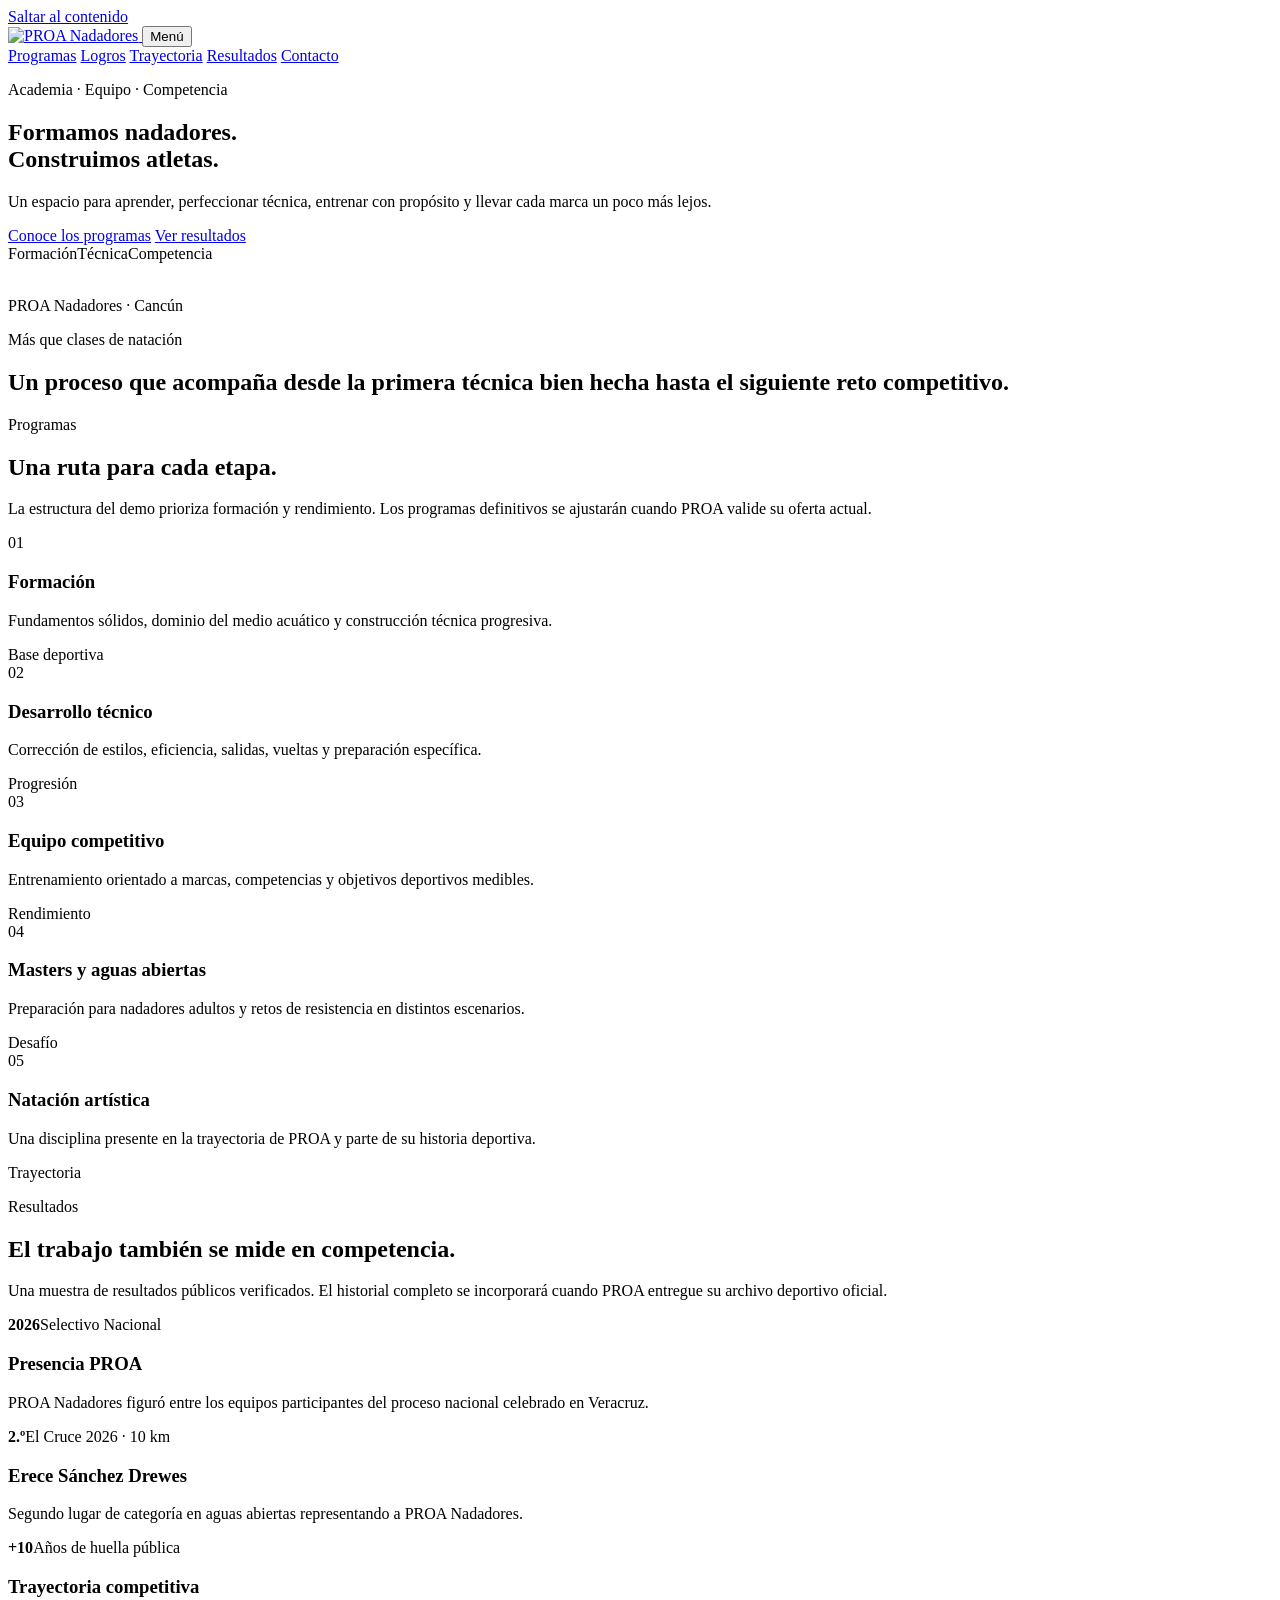
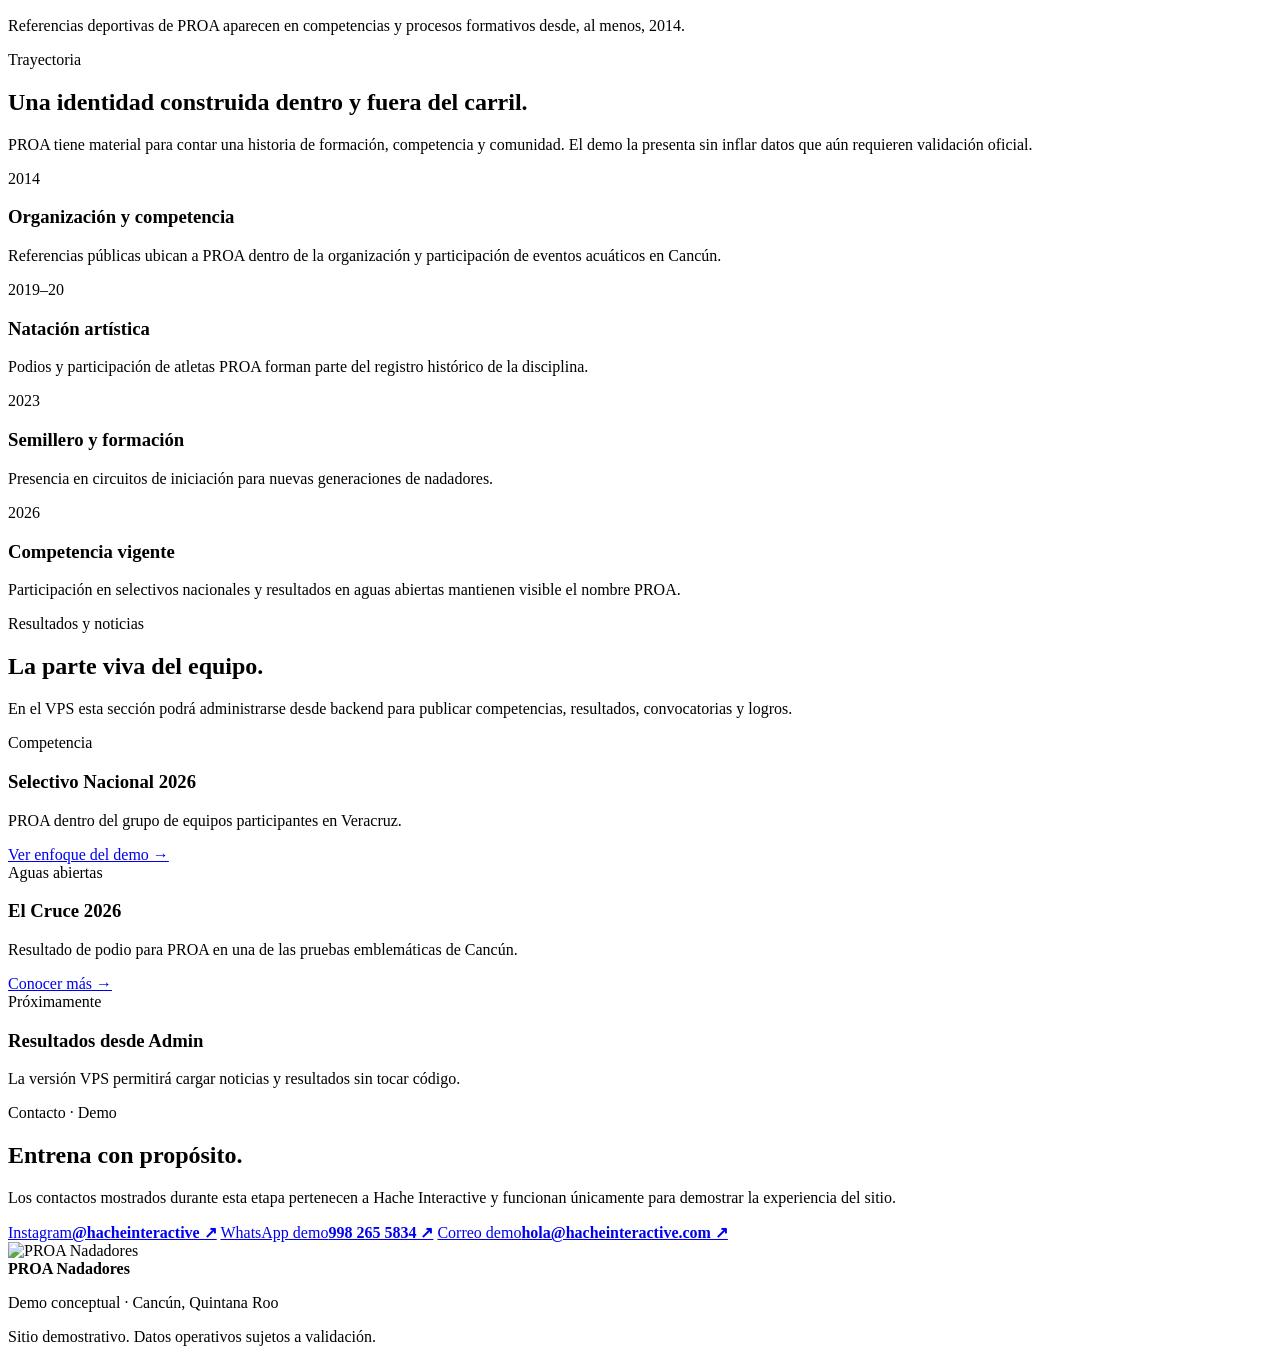
==== site/index.html @ 0b4b5b18 "Build static PROA landing for GitHub Pages" ====
<!doctype html>
<html lang="es-MX">
<head>
  <meta charset="utf-8">
  <meta name="viewport" content="width=device-width,initial-scale=1">
  <title>PROA Nadadores | Formación, equipo y competencia</title>
  <meta name="description" content="Demo de PROA Nadadores: formación acuática, desarrollo técnico, competencia y comunidad deportiva en Cancún.">
  <meta name="robots" content="noindex,nofollow,noarchive">
  <meta name="theme-color" content="#06192d">
  <link rel="stylesheet" href="assets/site.css">
</head>
<body>
  <a class="skip" href="#contenido">Saltar al contenido</a>

  <header class="topbar" id="inicio">
    <div class="shell nav-wrap">
      <a class="brand" href="#inicio" aria-label="PROA Nadadores, inicio">
        <img src="assets/PROA-logo.webp" alt="PROA Nadadores">
      </a>
      <button class="menu-btn" type="button" aria-expanded="false" aria-controls="menu">Menú</button>
      <nav id="menu" class="menu" aria-label="Navegación principal">
        <a href="#programas">Programas</a>
        <a href="#logros">Logros</a>
        <a href="#historia">Trayectoria</a>
        <a href="#noticias">Resultados</a>
        <a href="#contacto" class="nav-cta">Contacto</a>
      </nav>
    </div>
  </header>

  <main id="contenido">
    <section class="hero">
      <div class="lane lane-a"></div><div class="lane lane-b"></div><div class="lane lane-c"></div>
      <div class="shell hero-grid">
        <div class="hero-copy reveal">
          <p class="eyebrow">Academia · Equipo · Competencia</p>
          <h1>Formamos nadadores.<br><span>Construimos atletas.</span></h1>
          <p class="hero-lead">Un espacio para aprender, perfeccionar técnica, entrenar con propósito y llevar cada marca un poco más lejos.</p>
          <div class="hero-actions">
            <a class="btn btn-primary" href="#programas">Conoce los programas</a>
            <a class="btn btn-ghost" href="#logros">Ver resultados</a>
          </div>
          <div class="hero-meta" aria-label="Enfoques de PROA">
            <span>Formación</span><span>Técnica</span><span>Competencia</span>
          </div>
        </div>
        <div class="hero-mark reveal">
          <div class="logo-stage">
            <div class="ring ring-one"></div><div class="ring ring-two"></div>
            <img src="assets/PROA-logo.webp" alt="" aria-hidden="true">
          </div>
          <p>PROA Nadadores · Cancún</p>
        </div>
      </div>
    </section>

    <section class="statement section-dark">
      <div class="shell statement-grid">
        <p class="eyebrow reveal">Más que clases de natación</p>
        <h2 class="reveal">Un proceso que acompaña desde la primera técnica bien hecha hasta el siguiente reto competitivo.</h2>
      </div>
    </section>

    <section class="section" id="programas">
      <div class="shell">
        <div class="section-head reveal">
          <div><p class="eyebrow">Programas</p><h2>Una ruta para cada etapa.</h2></div>
          <p>La estructura del demo prioriza formación y rendimiento. Los programas definitivos se ajustarán cuando PROA valide su oferta actual.</p>
        </div>
        <div class="program-grid">
          <article class="program-card feature reveal"><span class="num">01</span><h3>Formación</h3><p>Fundamentos sólidos, dominio del medio acuático y construcción técnica progresiva.</p><span class="tag">Base deportiva</span></article>
          <article class="program-card reveal"><span class="num">02</span><h3>Desarrollo técnico</h3><p>Corrección de estilos, eficiencia, salidas, vueltas y preparación específica.</p><span class="tag">Progresión</span></article>
          <article class="program-card reveal"><span class="num">03</span><h3>Equipo competitivo</h3><p>Entrenamiento orientado a marcas, competencias y objetivos deportivos medibles.</p><span class="tag">Rendimiento</span></article>
          <article class="program-card reveal"><span class="num">04</span><h3>Masters y aguas abiertas</h3><p>Preparación para nadadores adultos y retos de resistencia en distintos escenarios.</p><span class="tag">Desafío</span></article>
          <article class="program-card secondary reveal"><span class="num">05</span><h3>Natación artística</h3><p>Una disciplina presente en la trayectoria de PROA y parte de su historia deportiva.</p><span class="tag">Trayectoria</span></article>
        </div>
      </div>
    </section>

    <section class="section results" id="logros">
      <div class="shell">
        <div class="section-head light reveal">
          <div><p class="eyebrow">Resultados</p><h2>El trabajo también se mide en competencia.</h2></div>
          <p>Una muestra de resultados públicos verificados. El historial completo se incorporará cuando PROA entregue su archivo deportivo oficial.</p>
        </div>
        <div class="result-grid">
          <article class="result-card reveal"><strong>2026</strong><span>Selectivo Nacional</span><h3>Presencia PROA</h3><p>PROA Nadadores figuró entre los equipos participantes del proceso nacional celebrado en Veracruz.</p></article>
          <article class="result-card standout reveal"><strong>2.º</strong><span>El Cruce 2026 · 10 km</span><h3>Erece Sánchez Drewes</h3><p>Segundo lugar de categoría en aguas abiertas representando a PROA Nadadores.</p></article>
          <article class="result-card reveal"><strong>+10</strong><span>Años de huella pública</span><h3>Trayectoria competitiva</h3><p>Referencias deportivas de PROA aparecen en competencias y procesos formativos desde, al menos, 2014.</p></article>
        </div>
      </div>
    </section>

    <section class="section history" id="historia">
      <div class="shell history-grid">
        <div class="sticky-copy reveal">
          <p class="eyebrow">Trayectoria</p>
          <h2>Una identidad construida dentro y fuera del carril.</h2>
          <p>PROA tiene material para contar una historia de formación, competencia y comunidad. El demo la presenta sin inflar datos que aún requieren validación oficial.</p>
        </div>
        <div class="timeline">
          <article class="time-item reveal"><span>2014</span><div><h3>Organización y competencia</h3><p>Referencias públicas ubican a PROA dentro de la organización y participación de eventos acuáticos en Cancún.</p></div></article>
          <article class="time-item reveal"><span>2019–20</span><div><h3>Natación artística</h3><p>Podios y participación de atletas PROA forman parte del registro histórico de la disciplina.</p></div></article>
          <article class="time-item reveal"><span>2023</span><div><h3>Semillero y formación</h3><p>Presencia en circuitos de iniciación para nuevas generaciones de nadadores.</p></div></article>
          <article class="time-item reveal"><span>2026</span><div><h3>Competencia vigente</h3><p>Participación en selectivos nacionales y resultados en aguas abiertas mantienen visible el nombre PROA.</p></div></article>
        </div>
      </div>
    </section>

    <section class="section news" id="noticias">
      <div class="shell">
        <div class="section-head reveal"><div><p class="eyebrow">Resultados y noticias</p><h2>La parte viva del equipo.</h2></div><p>En el VPS esta sección podrá administrarse desde backend para publicar competencias, resultados, convocatorias y logros.</p></div>
        <div class="news-grid">
          <article class="news-card reveal"><span>Competencia</span><h3>Selectivo Nacional 2026</h3><p>PROA dentro del grupo de equipos participantes en Veracruz.</p><a href="#contacto">Ver enfoque del demo →</a></article>
          <article class="news-card reveal"><span>Aguas abiertas</span><h3>El Cruce 2026</h3><p>Resultado de podio para PROA en una de las pruebas emblemáticas de Cancún.</p><a href="#contacto">Conocer más →</a></article>
          <article class="news-card muted reveal"><span>Próximamente</span><h3>Resultados desde Admin</h3><p>La versión VPS permitirá cargar noticias y resultados sin tocar código.</p></article>
        </div>
      </div>
    </section>

    <section class="section contact" id="contacto">
      <div class="shell contact-grid">
        <div class="reveal"><p class="eyebrow">Contacto · Demo</p><h2>Entrena con propósito.</h2><p>Los contactos mostrados durante esta etapa pertenecen a Hache Interactive y funcionan únicamente para demostrar la experiencia del sitio.</p></div>
        <div class="contact-panel reveal">
          <a href="https://www.instagram.com/hacheinteractive/" target="_blank" rel="noopener noreferrer"><span>Instagram</span><strong>@hacheinteractive ↗</strong></a>
          <a href="https://wa.me/529982655834" target="_blank" rel="noopener noreferrer"><span>WhatsApp demo</span><strong>998 265 5834 ↗</strong></a>
          <a href="mailto:hola@hacheinteractive.com"><span>Correo demo</span><strong>hola@hacheinteractive.com ↗</strong></a>
        </div>
      </div>
    </section>
  </main>

  <footer class="footer">
    <div class="shell footer-grid">
      <img src="assets/PROA-logo.webp" alt="PROA Nadadores">
      <div><strong>PROA Nadadores</strong><p>Demo conceptual · Cancún, Quintana Roo</p></div>
      <p class="demo-note">Sitio demostrativo. Datos operativos sujetos a validación.</p>
    </div>
  </footer>

  <script src="assets/site.js" defer></script>
</body>
</html>
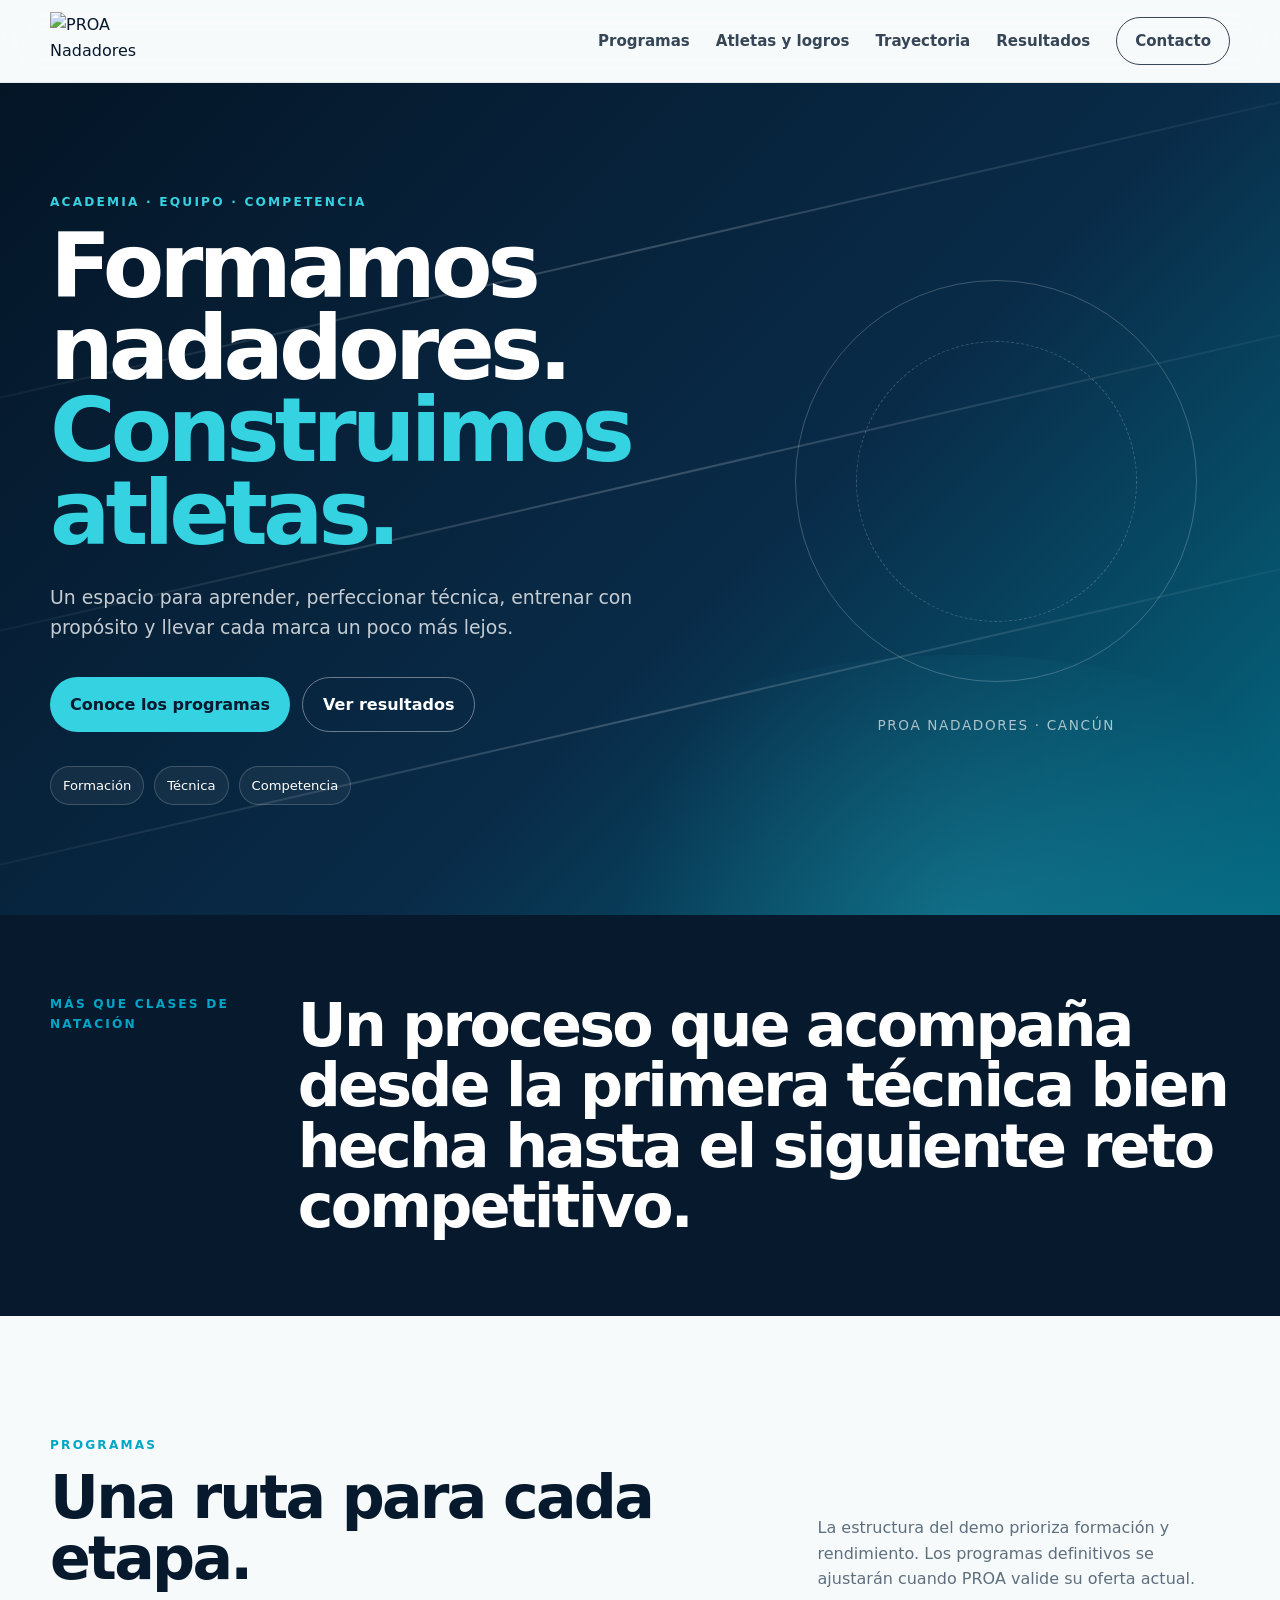
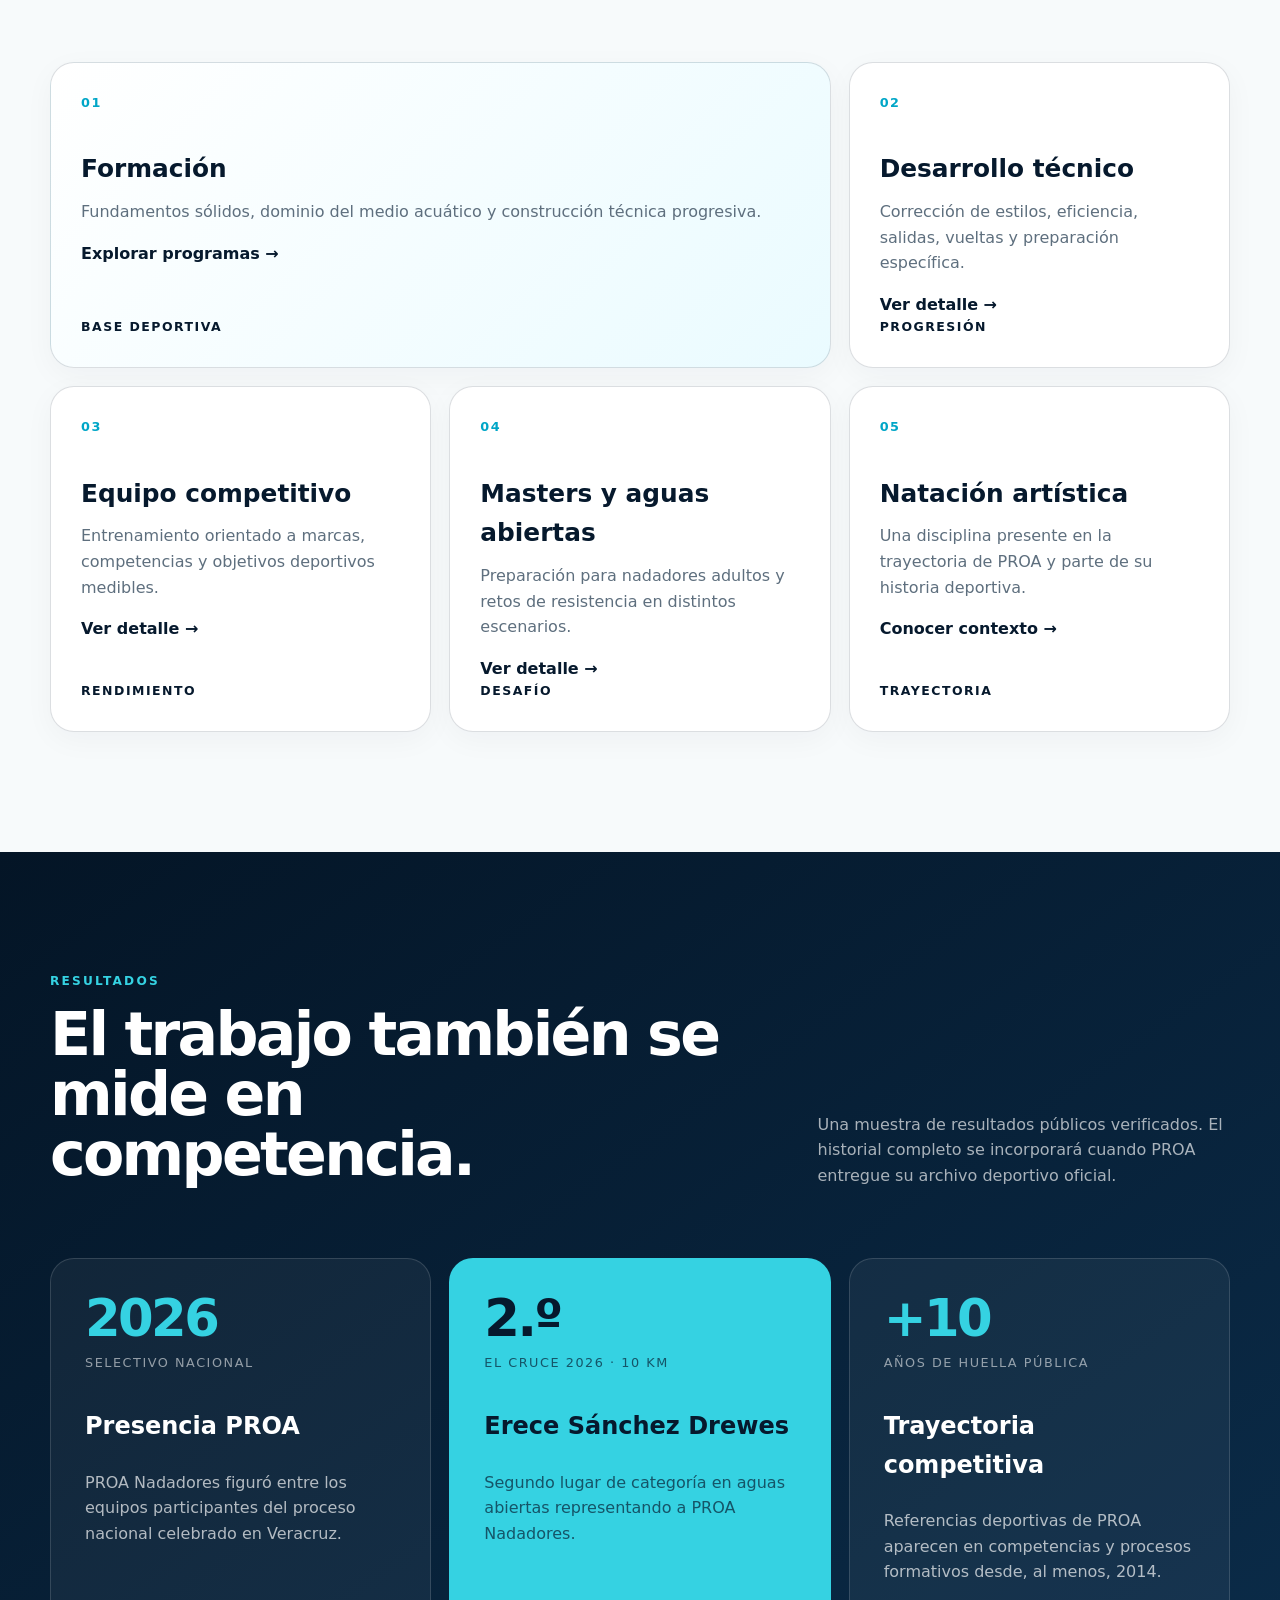
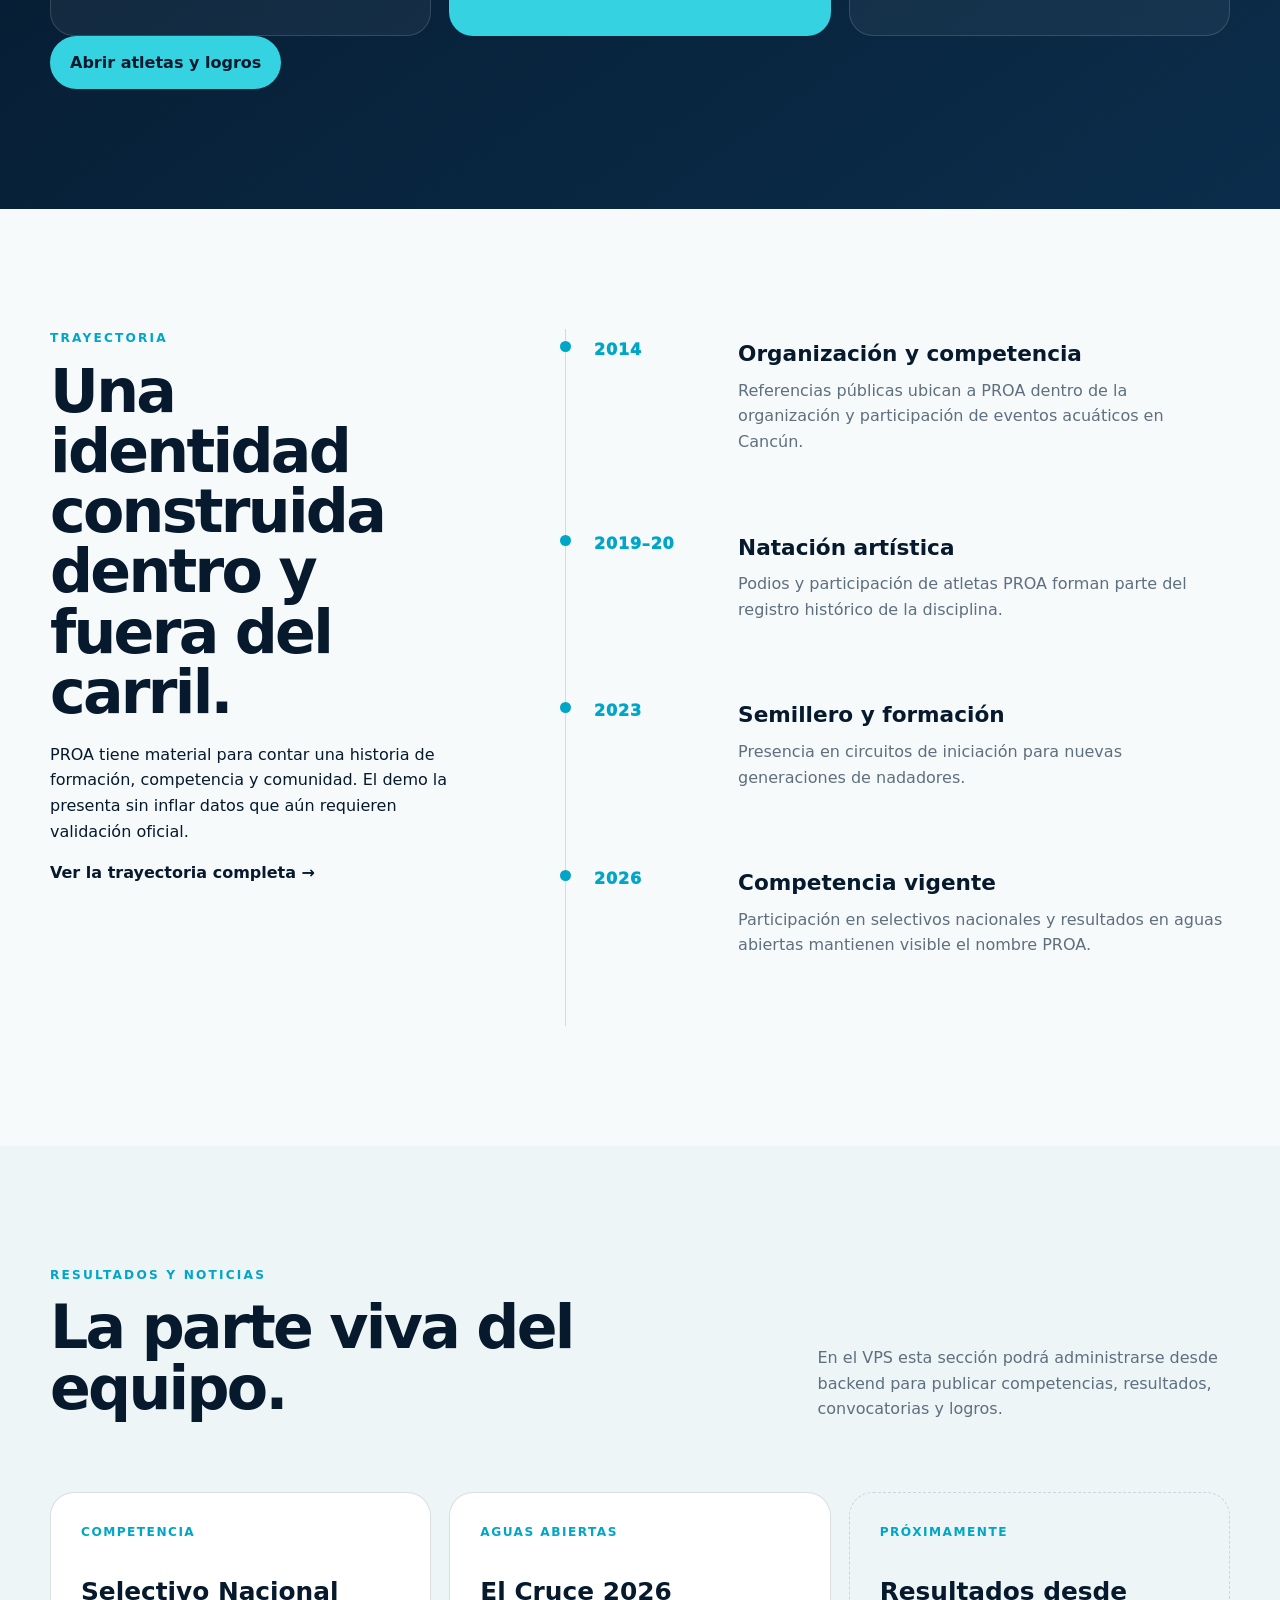
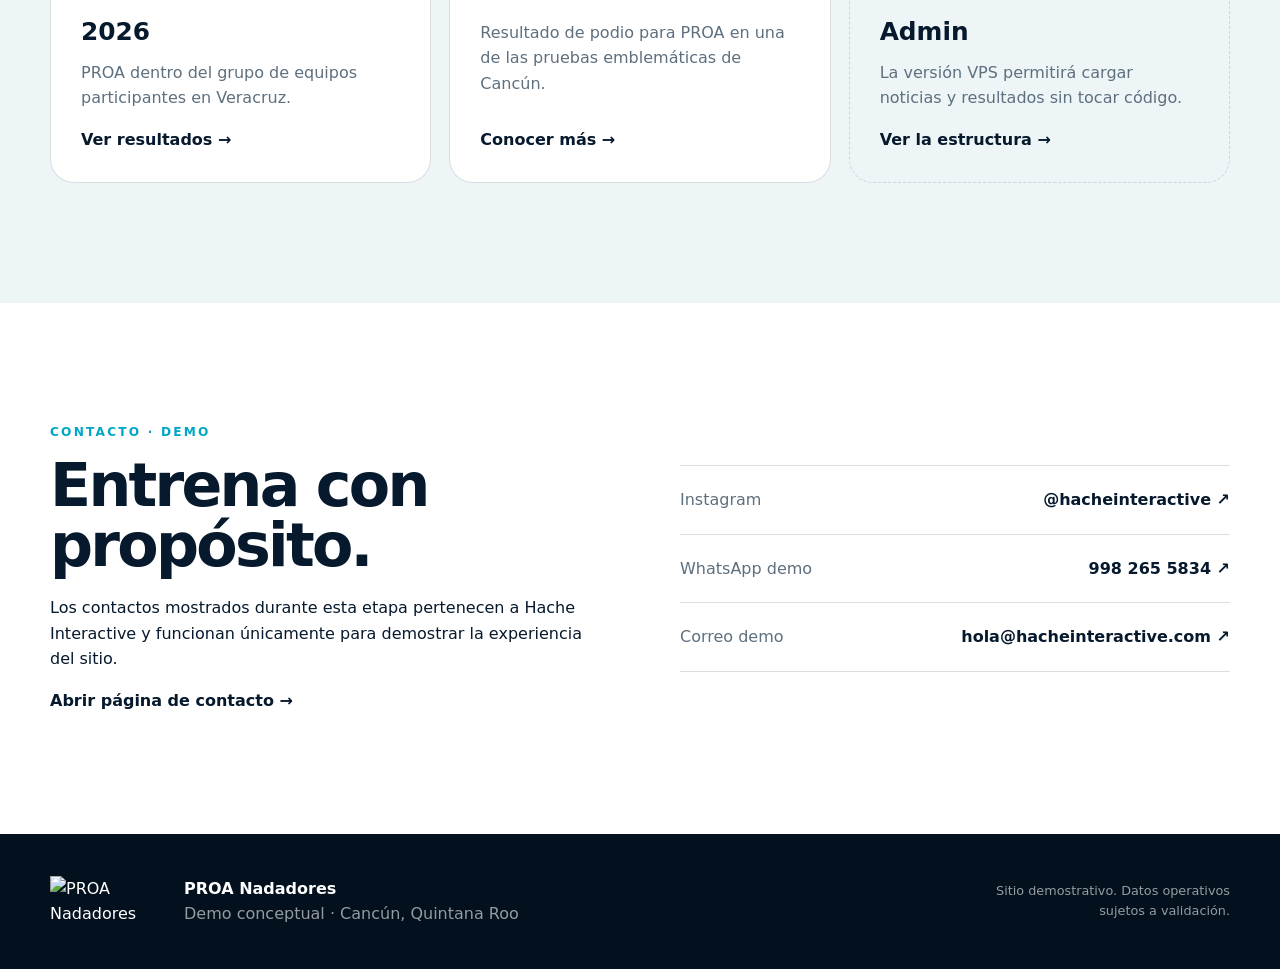
==== commit 523f58a0: "Connect PROA landing to full public pages" ====
--- a/site/index.html
+++ b/site/index.html
@@ -14,16 +14,16 @@
 
   <header class="topbar" id="inicio">
     <div class="shell nav-wrap">
-      <a class="brand" href="#inicio" aria-label="PROA Nadadores, inicio">
+      <a class="brand" href="index.html" aria-label="PROA Nadadores, inicio">
         <img src="assets/PROA-logo.webp" alt="PROA Nadadores">
       </a>
       <button class="menu-btn" type="button" aria-expanded="false" aria-controls="menu">Menú</button>
       <nav id="menu" class="menu" aria-label="Navegación principal">
-        <a href="#programas">Programas</a>
-        <a href="#logros">Logros</a>
-        <a href="#historia">Trayectoria</a>
-        <a href="#noticias">Resultados</a>
-        <a href="#contacto" class="nav-cta">Contacto</a>
+        <a href="programas.html">Programas</a>
+        <a href="atletas-logros.html">Atletas y logros</a>
+        <a href="historia.html">Trayectoria</a>
+        <a href="noticias.html">Resultados</a>
+        <a href="contacto.html" class="nav-cta">Contacto</a>
       </nav>
     </div>
   </header>
@@ -37,8 +37,8 @@
           <h1>Formamos nadadores.<br><span>Construimos atletas.</span></h1>
           <p class="hero-lead">Un espacio para aprender, perfeccionar técnica, entrenar con propósito y llevar cada marca un poco más lejos.</p>
           <div class="hero-actions">
-            <a class="btn btn-primary" href="#programas">Conoce los programas</a>
-            <a class="btn btn-ghost" href="#logros">Ver resultados</a>
+            <a class="btn btn-primary" href="programas.html">Conoce los programas</a>
+            <a class="btn btn-ghost" href="atletas-logros.html">Ver resultados</a>
           </div>
           <div class="hero-meta" aria-label="Enfoques de PROA">
             <span>Formación</span><span>Técnica</span><span>Competencia</span>
@@ -68,11 +68,11 @@
           <p>La estructura del demo prioriza formación y rendimiento. Los programas definitivos se ajustarán cuando PROA valide su oferta actual.</p>
         </div>
         <div class="program-grid">
-          <article class="program-card feature reveal"><span class="num">01</span><h3>Formación</h3><p>Fundamentos sólidos, dominio del medio acuático y construcción técnica progresiva.</p><span class="tag">Base deportiva</span></article>
-          <article class="program-card reveal"><span class="num">02</span><h3>Desarrollo técnico</h3><p>Corrección de estilos, eficiencia, salidas, vueltas y preparación específica.</p><span class="tag">Progresión</span></article>
-          <article class="program-card reveal"><span class="num">03</span><h3>Equipo competitivo</h3><p>Entrenamiento orientado a marcas, competencias y objetivos deportivos medibles.</p><span class="tag">Rendimiento</span></article>
-          <article class="program-card reveal"><span class="num">04</span><h3>Masters y aguas abiertas</h3><p>Preparación para nadadores adultos y retos de resistencia en distintos escenarios.</p><span class="tag">Desafío</span></article>
-          <article class="program-card secondary reveal"><span class="num">05</span><h3>Natación artística</h3><p>Una disciplina presente en la trayectoria de PROA y parte de su historia deportiva.</p><span class="tag">Trayectoria</span></article>
+          <article class="program-card feature reveal"><span class="num">01</span><h3>Formación</h3><p>Fundamentos sólidos, dominio del medio acuático y construcción técnica progresiva.</p><a class="text-link" href="programas.html">Explorar programas →</a><span class="tag">Base deportiva</span></article>
+          <article class="program-card reveal"><span class="num">02</span><h3>Desarrollo técnico</h3><p>Corrección de estilos, eficiencia, salidas, vueltas y preparación específica.</p><a class="text-link" href="programas.html">Ver detalle →</a><span class="tag">Progresión</span></article>
+          <article class="program-card reveal"><span class="num">03</span><h3>Equipo competitivo</h3><p>Entrenamiento orientado a marcas, competencias y objetivos deportivos medibles.</p><a class="text-link" href="programas.html">Ver detalle →</a><span class="tag">Rendimiento</span></article>
+          <article class="program-card reveal"><span class="num">04</span><h3>Masters y aguas abiertas</h3><p>Preparación para nadadores adultos y retos de resistencia en distintos escenarios.</p><a class="text-link" href="programas.html">Ver detalle →</a><span class="tag">Desafío</span></article>
+          <article class="program-card secondary reveal"><span class="num">05</span><h3>Natación artística</h3><p>Una disciplina presente en la trayectoria de PROA y parte de su historia deportiva.</p><a class="text-link" href="programas.html">Conocer contexto →</a><span class="tag">Trayectoria</span></article>
         </div>
       </div>
     </section>
@@ -88,6 +88,7 @@
           <article class="result-card standout reveal"><strong>2.º</strong><span>El Cruce 2026 · 10 km</span><h3>Erece Sánchez Drewes</h3><p>Segundo lugar de categoría en aguas abiertas representando a PROA Nadadores.</p></article>
           <article class="result-card reveal"><strong>+10</strong><span>Años de huella pública</span><h3>Trayectoria competitiva</h3><p>Referencias deportivas de PROA aparecen en competencias y procesos formativos desde, al menos, 2014.</p></article>
         </div>
+        <div class="section-link-row"><a class="btn btn-primary" href="atletas-logros.html">Abrir atletas y logros</a></div>
       </div>
     </section>
 
@@ -97,6 +98,7 @@
           <p class="eyebrow">Trayectoria</p>
           <h2>Una identidad construida dentro y fuera del carril.</h2>
           <p>PROA tiene material para contar una historia de formación, competencia y comunidad. El demo la presenta sin inflar datos que aún requieren validación oficial.</p>
+          <a class="text-link" href="historia.html">Ver la trayectoria completa →</a>
         </div>
         <div class="timeline">
           <article class="time-item reveal"><span>2014</span><div><h3>Organización y competencia</h3><p>Referencias públicas ubican a PROA dentro de la organización y participación de eventos acuáticos en Cancún.</p></div></article>
@@ -111,16 +113,16 @@
       <div class="shell">
         <div class="section-head reveal"><div><p class="eyebrow">Resultados y noticias</p><h2>La parte viva del equipo.</h2></div><p>En el VPS esta sección podrá administrarse desde backend para publicar competencias, resultados, convocatorias y logros.</p></div>
         <div class="news-grid">
-          <article class="news-card reveal"><span>Competencia</span><h3>Selectivo Nacional 2026</h3><p>PROA dentro del grupo de equipos participantes en Veracruz.</p><a href="#contacto">Ver enfoque del demo →</a></article>
-          <article class="news-card reveal"><span>Aguas abiertas</span><h3>El Cruce 2026</h3><p>Resultado de podio para PROA en una de las pruebas emblemáticas de Cancún.</p><a href="#contacto">Conocer más →</a></article>
-          <article class="news-card muted reveal"><span>Próximamente</span><h3>Resultados desde Admin</h3><p>La versión VPS permitirá cargar noticias y resultados sin tocar código.</p></article>
+          <article class="news-card reveal"><span>Competencia</span><h3>Selectivo Nacional 2026</h3><p>PROA dentro del grupo de equipos participantes en Veracruz.</p><a href="noticias.html">Ver resultados →</a></article>
+          <article class="news-card reveal"><span>Aguas abiertas</span><h3>El Cruce 2026</h3><p>Resultado de podio para PROA en una de las pruebas emblemáticas de Cancún.</p><a href="noticias.html">Conocer más →</a></article>
+          <article class="news-card muted reveal"><span>Próximamente</span><h3>Resultados desde Admin</h3><p>La versión VPS permitirá cargar noticias y resultados sin tocar código.</p><a href="noticias.html">Ver la estructura →</a></article>
         </div>
       </div>
     </section>
 
     <section class="section contact" id="contacto">
       <div class="shell contact-grid">
-        <div class="reveal"><p class="eyebrow">Contacto · Demo</p><h2>Entrena con propósito.</h2><p>Los contactos mostrados durante esta etapa pertenecen a Hache Interactive y funcionan únicamente para demostrar la experiencia del sitio.</p></div>
+        <div class="reveal"><p class="eyebrow">Contacto · Demo</p><h2>Entrena con propósito.</h2><p>Los contactos mostrados durante esta etapa pertenecen a Hache Interactive y funcionan únicamente para demostrar la experiencia del sitio.</p><a class="text-link" href="contacto.html">Abrir página de contacto →</a></div>
         <div class="contact-panel reveal">
           <a href="https://www.instagram.com/hacheinteractive/" target="_blank" rel="noopener noreferrer"><span>Instagram</span><strong>@hacheinteractive ↗</strong></a>
           <a href="https://wa.me/529982655834" target="_blank" rel="noopener noreferrer"><span>WhatsApp demo</span><strong>998 265 5834 ↗</strong></a>
@@ -140,4 +142,4 @@
 
   <script src="assets/site.js" defer></script>
 </body>
-</html>
+</html>
--- a/site/assets/site.css
+++ b/site/assets/site.css
@@ -0,0 +1 @@
+:root{--ink:#06192d;--ink-2:#0c2945;--water:#00a6c7;--water-2:#35d2e2;--foam:#eefcff;--paper:#f7fafb;--white:#fff;--line:rgba(6,25,45,.14);--muted:#5e6f7e;--radius:24px;--shadow:0 24px 70px rgba(6,25,45,.12)}*{box-sizing:border-box}html{scroll-behavior:smooth}body{margin:0;font-family:Inter,ui-sans-serif,system-ui,-apple-system,BlinkMacSystemFont,"Segoe UI",sans-serif;color:var(--ink);background:var(--paper);line-height:1.6}img{max-width:100%;display:block}a{color:inherit;text-decoration:none}.shell{width:min(1180px,calc(100% - 40px));margin:auto}.skip{position:absolute;left:-999px;top:8px;background:#fff;padding:10px 14px;z-index:99}.skip:focus{left:8px}.topbar{position:sticky;top:0;z-index:40;background:rgba(247,250,251,.88);backdrop-filter:blur(18px);border-bottom:1px solid rgba(6,25,45,.08)}.nav-wrap{height:82px;display:flex;align-items:center;justify-content:space-between;gap:24px}.brand img{width:96px;height:58px;object-fit:contain}.menu{display:flex;align-items:center;gap:26px;font-size:.94rem;font-weight:700}.menu a{opacity:.8}.menu a:hover{opacity:1}.nav-cta{padding:11px 18px;border:1px solid var(--ink);border-radius:999px}.menu-btn{display:none;border:1px solid var(--line);background:#fff;border-radius:999px;padding:10px 15px;font-weight:800;color:var(--ink)}.hero{position:relative;overflow:hidden;background:linear-gradient(135deg,#041526 0%,#092b48 58%,#056b83 100%);color:#fff;min-height:720px;display:grid;align-items:center}.hero:after{content:"";position:absolute;inset:auto -12% -36% 38%;height:560px;border-radius:50%;background:radial-gradient(circle,rgba(53,210,226,.22),transparent 62%)}.hero-grid{position:relative;z-index:2;display:grid;grid-template-columns:1.15fr .85fr;gap:80px;align-items:center;padding:110px 0}.eyebrow{text-transform:uppercase;letter-spacing:.18em;font-size:.76rem;font-weight:900;color:var(--water)}.hero .eyebrow,.results .eyebrow{color:var(--water-2)}h1,h2,h3,p{margin-top:0}h1{font-size:clamp(3.3rem,7vw,6.9rem);line-height:.92;letter-spacing:-.055em;margin-bottom:28px}h1 span{color:var(--water-2)}h2{font-size:clamp(2.35rem,4.7vw,4.8rem);line-height:1;letter-spacing:-.045em;margin-bottom:20px}.hero-lead{font-size:1.18rem;max-width:680px;color:rgba(255,255,255,.77)}.hero-actions{display:flex;flex-wrap:wrap;gap:12px;margin:34px 0}.btn{display:inline-flex;align-items:center;justify-content:center;border-radius:999px;padding:14px 20px;font-weight:900}.btn-primary{background:var(--water-2);color:var(--ink)}.btn-ghost{border:1px solid rgba(255,255,255,.4);color:#fff}.hero-meta{display:flex;gap:10px;flex-wrap:wrap}.hero-meta span{border:1px solid rgba(255,255,255,.18);background:rgba(255,255,255,.05);padding:8px 12px;border-radius:999px;font-size:.82rem}.hero-mark{text-align:center}.logo-stage{position:relative;aspect-ratio:1;display:grid;place-items:center}.logo-stage img{width:62%;position:relative;z-index:2;filter:drop-shadow(0 24px 30px rgba(0,0,0,.28))}.ring{position:absolute;border-radius:50%;border:1px solid rgba(255,255,255,.22)}.ring-one{inset:7%}.ring-two{inset:20%;border-style:dashed;animation:spin 18s linear infinite}@keyframes spin{to{transform:rotate(360deg)}}.hero-mark p{color:rgba(255,255,255,.65);font-size:.85rem;letter-spacing:.12em;text-transform:uppercase}.lane{position:absolute;height:2px;background:linear-gradient(90deg,transparent,rgba(255,255,255,.2),transparent);width:130%;transform:rotate(-13deg);left:-15%}.lane-a{top:20%}.lane-b{top:48%}.lane-c{top:76%}.section{padding:120px 0}.section-dark{background:var(--ink);color:#fff;padding:80px 0}.statement-grid{display:grid;grid-template-columns:.35fr 1.65fr;gap:50px}.statement h2{margin:0;max-width:960px}.section-head{display:grid;grid-template-columns:1.25fr .75fr;gap:80px;align-items:end;margin-bottom:54px}.section-head p:last-child{color:var(--muted);max-width:520px}.program-grid{display:grid;grid-template-columns:repeat(12,1fr);gap:18px}.program-card{grid-column:span 4;min-height:300px;background:#fff;border:1px solid var(--line);border-radius:var(--radius);padding:30px;display:flex;flex-direction:column;box-shadow:0 8px 30px rgba(6,25,45,.04)}.program-card.feature{grid-column:span 8;background:linear-gradient(135deg,#fff,#eafbff)}.program-card.secondary{grid-column:span 4;opacity:.82}.program-card .num{font-size:.8rem;font-weight:900;color:var(--water);letter-spacing:.12em}.program-card h3{font-size:1.55rem;margin:36px 0 10px}.program-card p{color:var(--muted)}.tag{margin-top:auto;font-size:.78rem;font-weight:900;text-transform:uppercase;letter-spacing:.12em}.results{background:linear-gradient(145deg,#041526,#0b2d4b);color:#fff}.section-head.light p:last-child{color:rgba(255,255,255,.65)}.result-grid{display:grid;grid-template-columns:repeat(3,1fr);gap:18px}.result-card{border:1px solid rgba(255,255,255,.14);background:rgba(255,255,255,.05);border-radius:var(--radius);padding:34px;min-height:330px}.result-card strong{font-size:3.2rem;display:block;line-height:1;color:var(--water-2);letter-spacing:-.05em}.result-card span{display:block;color:rgba(255,255,255,.55);font-size:.8rem;text-transform:uppercase;letter-spacing:.12em;margin:8px 0 34px}.result-card h3{font-size:1.5rem}.result-card p{color:rgba(255,255,255,.68)}.result-card.standout{background:var(--water-2);color:var(--ink);border-color:transparent;transform:translateY(-18px)}.result-card.standout strong{color:var(--ink)}.result-card.standout span,.result-card.standout p{color:rgba(6,25,45,.68)}.history-grid{display:grid;grid-template-columns:.78fr 1.22fr;gap:90px}.sticky-copy{position:sticky;top:120px;align-self:start}.sticky-copy p:last-child{color:var(--muted)}.timeline{border-left:1px solid var(--line)}.time-item{display:grid;grid-template-columns:120px 1fr;gap:24px;padding:8px 0 52px 28px;position:relative}.time-item:before{content:"";position:absolute;left:-6px;top:12px;width:11px;height:11px;border-radius:50%;background:var(--water)}.time-item span{font-weight:950;color:var(--water);letter-spacing:.05em}.time-item h3{font-size:1.35rem;margin-bottom:6px}.time-item p{color:var(--muted)}.news{background:#edf5f7}.news-grid{display:grid;grid-template-columns:repeat(3,1fr);gap:18px}.news-card{background:#fff;border-radius:var(--radius);padding:30px;border:1px solid var(--line);min-height:290px;display:flex;flex-direction:column}.news-card>span{font-size:.76rem;text-transform:uppercase;letter-spacing:.12em;font-weight:900;color:var(--water)}.news-card h3{font-size:1.55rem;margin:30px 0 8px}.news-card p{color:var(--muted)}.news-card a{margin-top:auto;font-weight:900}.news-card.muted{background:transparent;border-style:dashed}.contact{background:#fff}.contact-grid{display:grid;grid-template-columns:1fr 1fr;gap:80px;align-items:center}.contact-grid>div:first-child p:last-child{color:var(--muted);max-width:580px}.contact-panel{border-top:1px solid var(--line)}.contact-panel a{display:flex;justify-content:space-between;gap:18px;padding:21px 0;border-bottom:1px solid var(--line)}.contact-panel span{color:var(--muted)}.contact-panel strong{text-align:right}.footer{background:#03111e;color:#fff;padding:42px 0}.footer-grid{display:grid;grid-template-columns:110px 1fr auto;align-items:center;gap:24px}.footer img{width:90px;max-height:62px;object-fit:contain}.footer p{margin:0;color:rgba(255,255,255,.58)}.demo-note{font-size:.8rem;max-width:260px;text-align:right}.reveal{opacity:0;transform:translateY(18px);transition:opacity .7s ease,transform .7s ease}.reveal.visible{opacity:1;transform:none}@media (prefers-reduced-motion:reduce){html{scroll-behavior:auto}.reveal{opacity:1;transform:none;transition:none}.ring-two{animation:none}}@media (max-width:900px){.menu-btn{display:block}.menu{display:none;position:absolute;top:72px;left:20px;right:20px;flex-direction:column;align-items:stretch;background:#fff;border:1px solid var(--line);border-radius:18px;padding:18px;box-shadow:var(--shadow)}.menu.open{display:flex}.hero-grid,.section-head,.history-grid,.contact-grid,.statement-grid{grid-template-columns:1fr;gap:36px}.hero-grid{padding:86px 0 70px}.hero-mark{max-width:480px;margin:auto}.section{padding:84px 0}.program-card,.program-card.feature,.program-card.secondary{grid-column:span 6}.result-grid,.news-grid{grid-template-columns:1fr}.result-card.standout{transform:none}.sticky-copy{position:static}.footer-grid{grid-template-columns:80px 1fr}.demo-note{grid-column:1/-1;text-align:left}.section-head{margin-bottom:38px}}@media (max-width:620px){.shell{width:min(100% - 28px,1180px)}.nav-wrap{height:72px}.brand img{width:82px}h1{font-size:clamp(3rem,15vw,4.8rem)}h2{font-size:clamp(2.2rem,11vw,3.6rem)}.hero{min-height:auto}.hero-actions{flex-direction:column;align-items:stretch}.program-card,.program-card.feature,.program-card.secondary{grid-column:1/-1}.program-card{min-height:260px}.time-item{grid-template-columns:1fr;gap:6px}.footer-grid{grid-template-columns:1fr}.contact-panel a{flex-direction:column}.contact-panel strong{text-align:left}.statement-grid{gap:10px}}
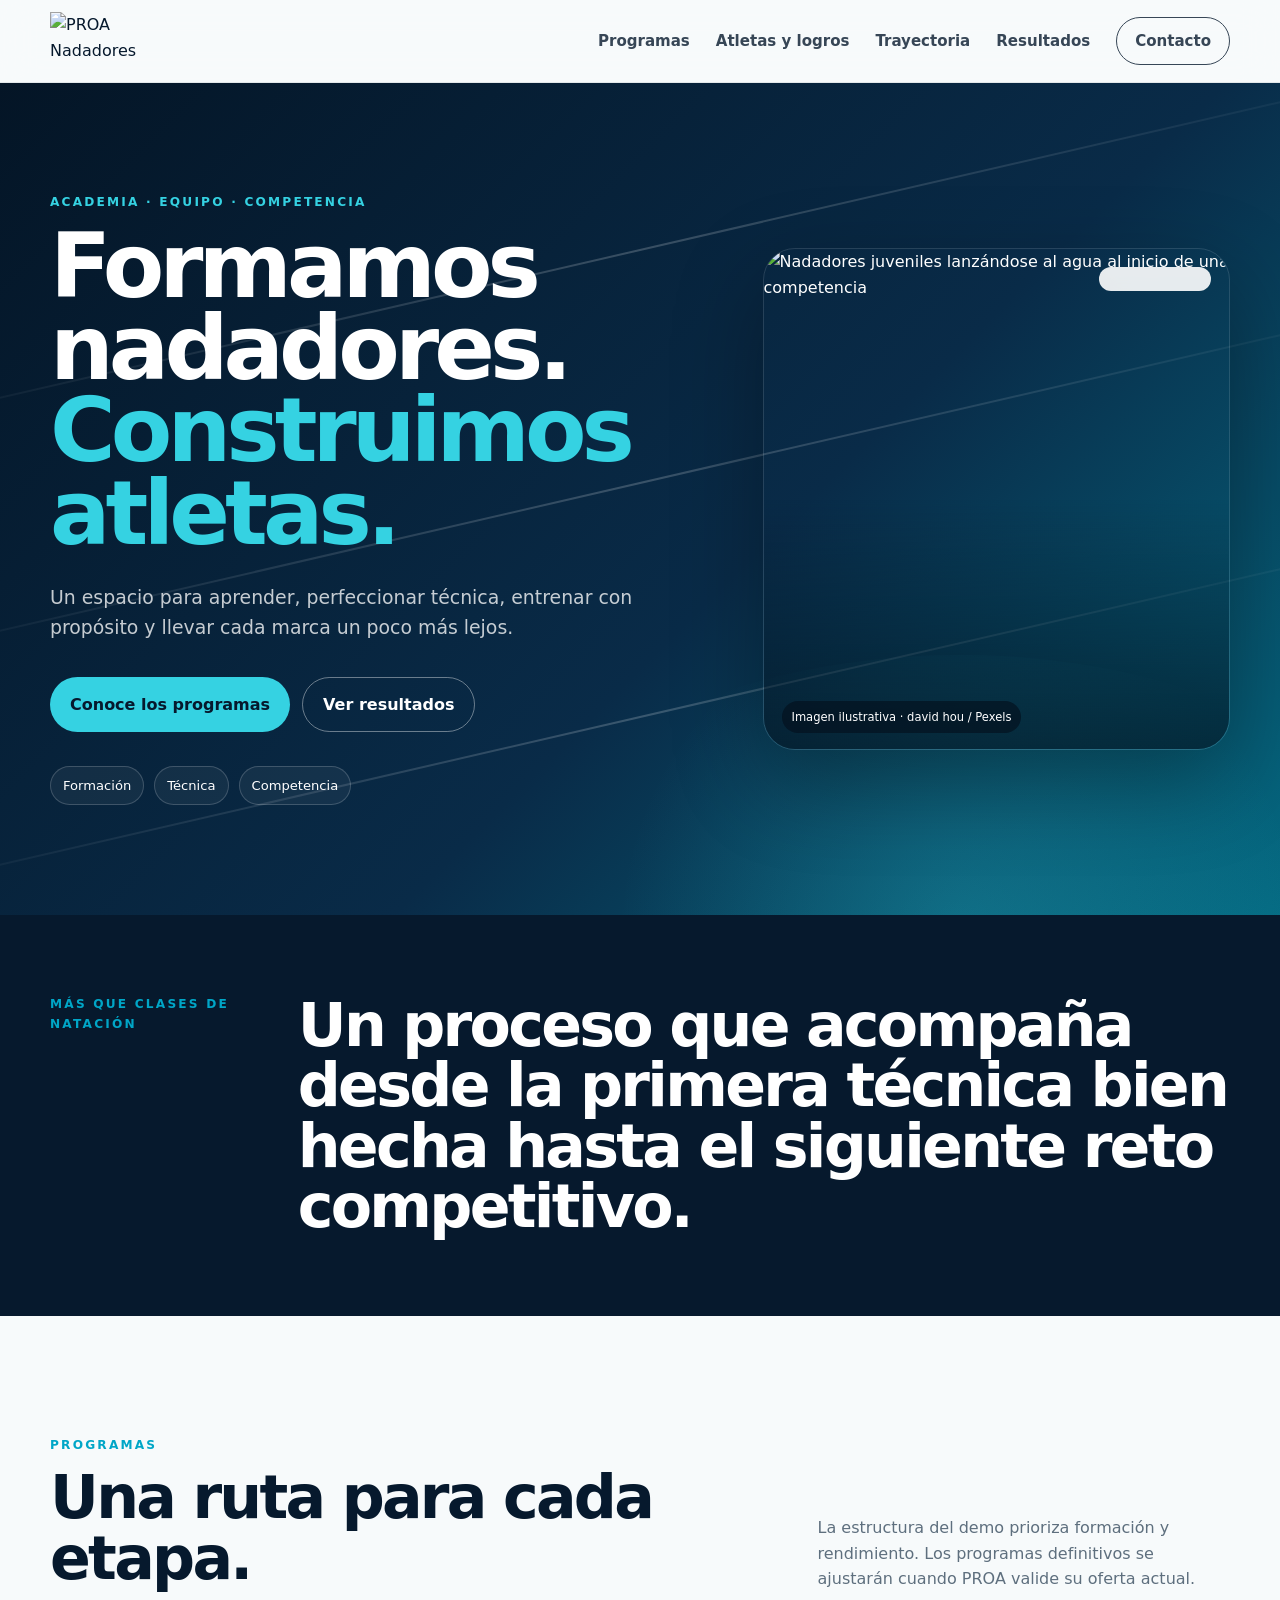
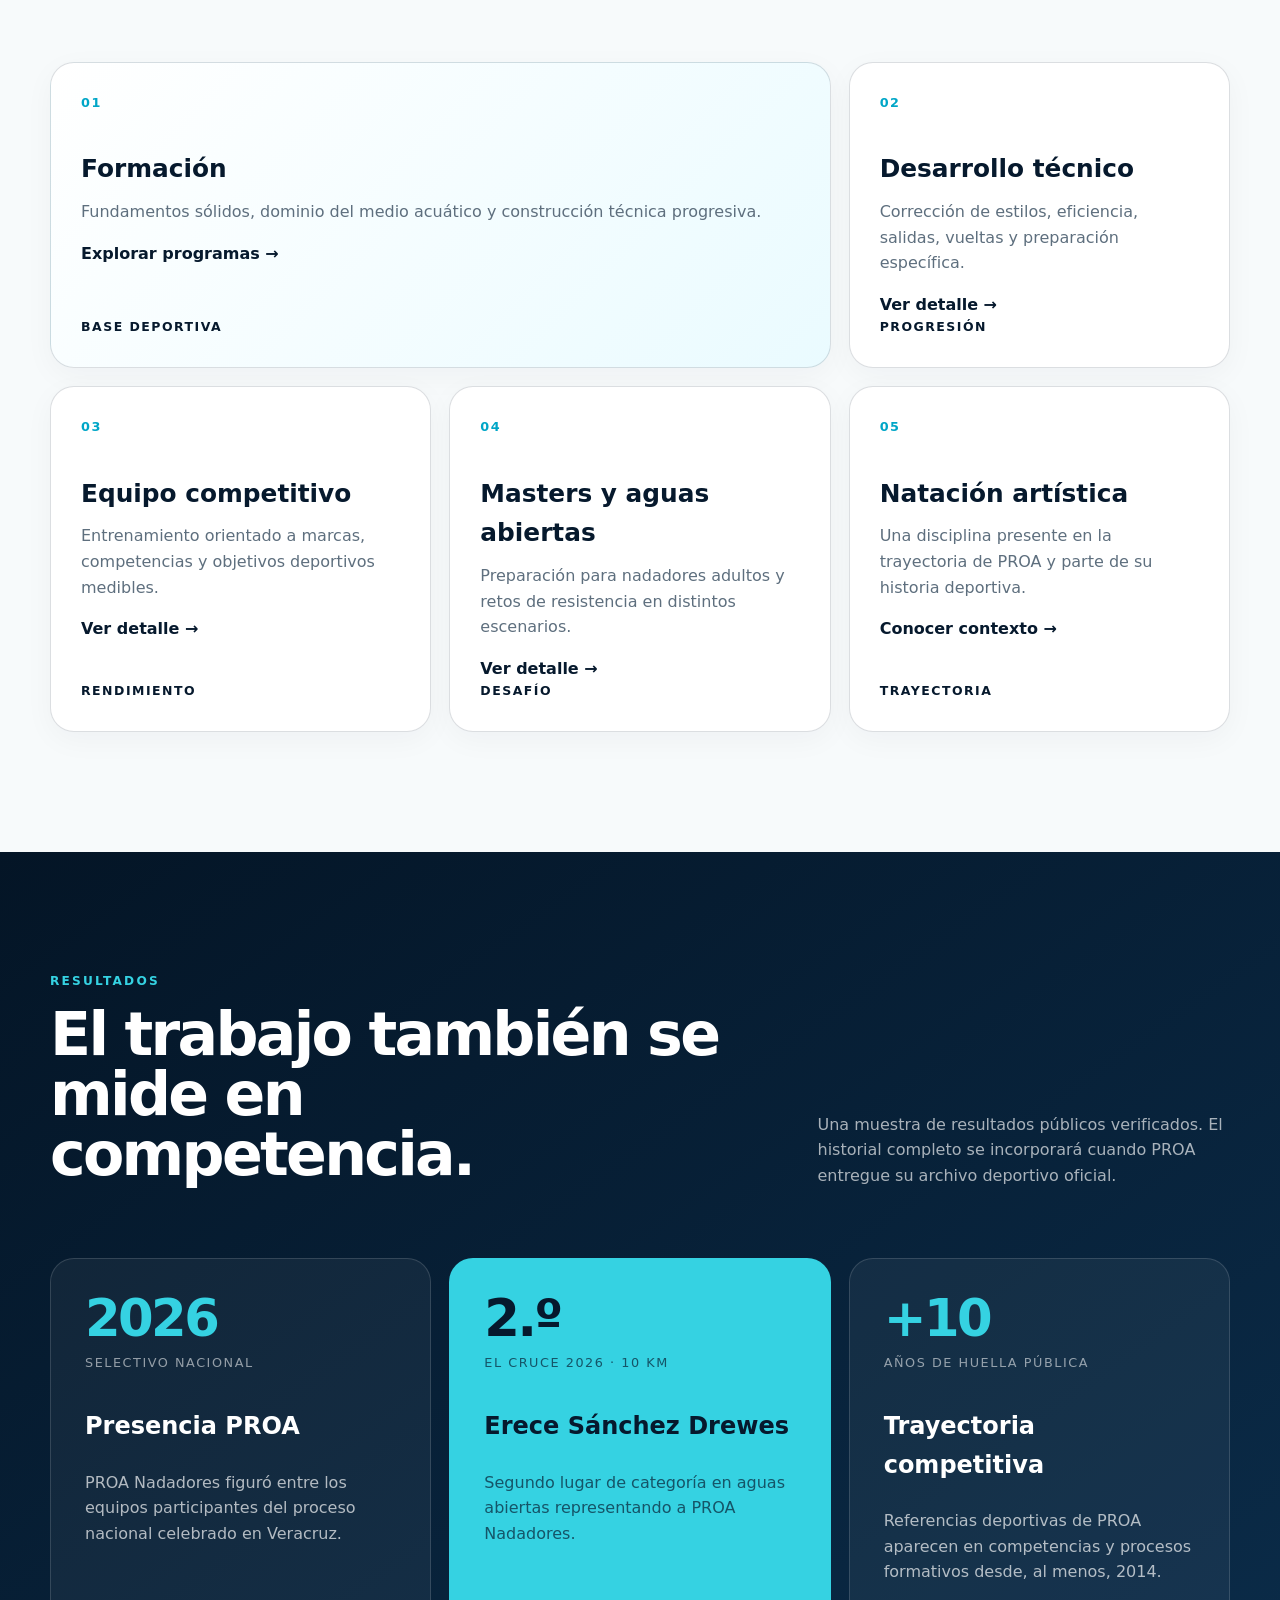
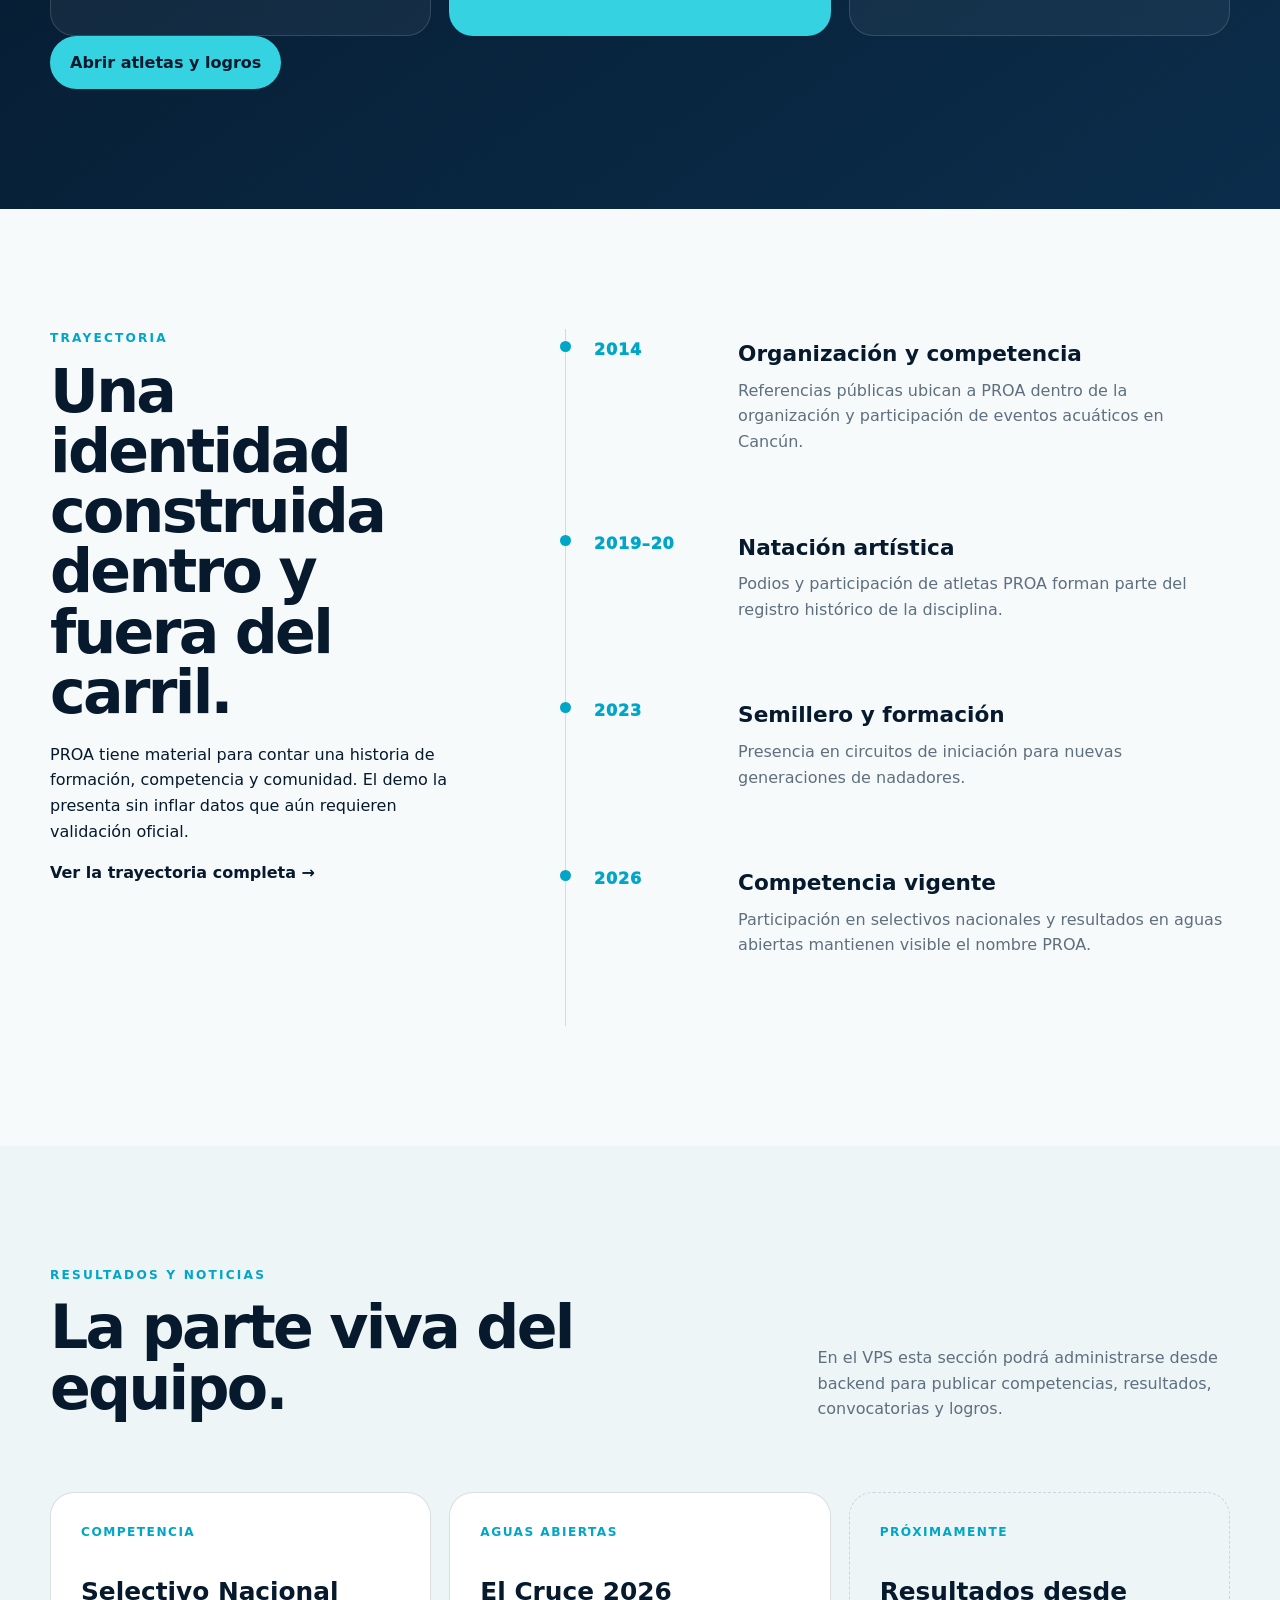
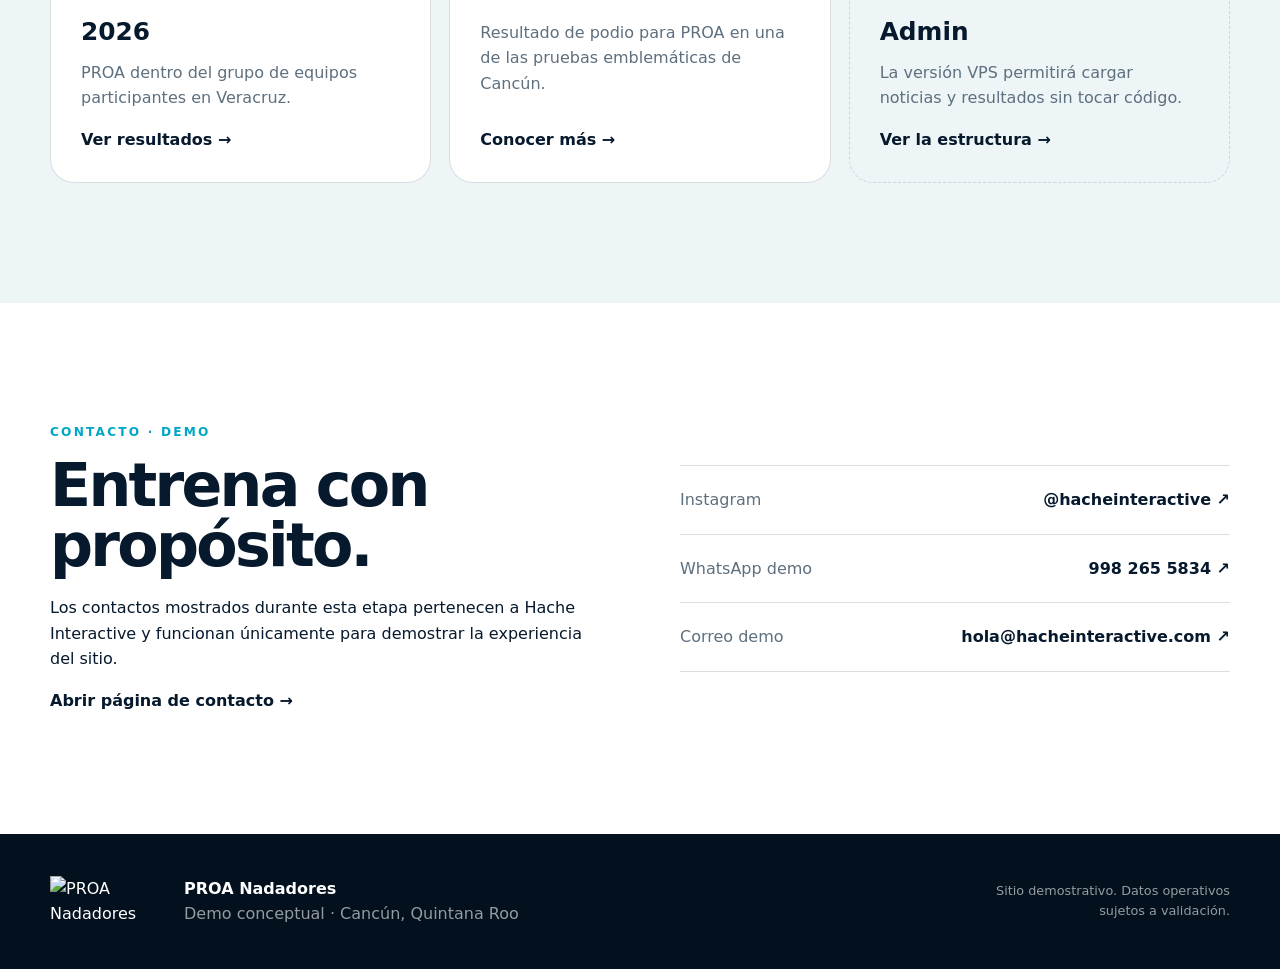
==== commit f8e4c788: "Use licensed competition photo on home hero" ====
--- a/site/index.html
+++ b/site/index.html
@@ -8,6 +8,7 @@
   <meta name="robots" content="noindex,nofollow,noarchive">
   <meta name="theme-color" content="#06192d">
   <link rel="stylesheet" href="assets/site.css">
+  <link rel="stylesheet" href="assets/pages.css">
 </head>
 <body>
   <a class="skip" href="#contenido">Saltar al contenido</a>
@@ -44,13 +45,11 @@
             <span>Formación</span><span>Técnica</span><span>Competencia</span>
           </div>
         </div>
-        <div class="hero-mark reveal">
-          <div class="logo-stage">
-            <div class="ring ring-one"></div><div class="ring ring-two"></div>
-            <img src="assets/PROA-logo.webp" alt="" aria-hidden="true">
-          </div>
-          <p>PROA Nadadores · Cancún</p>
-        </div>
+        <figure class="hero-photo reveal">
+          <img src="https://images.pexels.com/photos/31821293/pexels-photo-31821293.jpeg?auto=compress&cs=tinysrgb&w=1600" alt="Nadadores juveniles lanzándose al agua al inicio de una competencia">
+          <figcaption>Imagen ilustrativa · david hou / Pexels</figcaption>
+          <div class="hero-logo-badge"><img src="assets/PROA-logo.webp" alt=""></div>
+        </figure>
       </div>
     </section>
 
--- a/site/assets/pages.css
+++ b/site/assets/pages.css
@@ -0,0 +1 @@
+.menu a.active{opacity:1;color:var(--water)}.page-hero{padding:110px 0 90px;background:linear-gradient(180deg,#f7fafb,#edf7f9);overflow:hidden}.page-hero-dark{background:linear-gradient(135deg,#041526,#0b2d4b);color:#fff}.page-hero-grid{display:grid;grid-template-columns:1.15fr .85fr;gap:80px;align-items:center}.page-hero h1{font-size:clamp(3.2rem,6vw,6rem);line-height:.95;max-width:850px}.page-lead{font-size:1.16rem;max-width:720px;color:var(--muted)}.page-hero-dark .page-lead{color:rgba(255,255,255,.7)}.photo-placeholder{min-height:350px;border:1px dashed rgba(6,25,45,.25);border-radius:var(--radius);background:linear-gradient(135deg,rgba(0,166,199,.08),rgba(53,210,226,.18));display:flex;flex-direction:column;justify-content:flex-end;padding:28px;position:relative;overflow:hidden}.photo-placeholder:before{content:"";position:absolute;inset:12%;border:1px solid rgba(6,25,45,.08);border-radius:50%}.photo-placeholder span{font-size:.72rem;letter-spacing:.14em;text-transform:uppercase;font-weight:900;color:var(--water);position:relative}.photo-placeholder strong{font-size:1.35rem;position:relative}.photo-placeholder.inverse{border-color:rgba(255,255,255,.22);background:rgba(255,255,255,.05)}.photo-placeholder.inverse strong{color:#fff}.photo-placeholder.wide{grid-column:span 2}.detail-grid{display:grid;grid-template-columns:repeat(2,1fr);gap:20px}.detail-card{background:#fff;border:1px solid var(--line);border-radius:var(--radius);padding:36px;min-height:360px}.detail-card.feature{grid-column:1/-1;background:linear-gradient(135deg,#fff,#eafcff)}.detail-card.dark{background:var(--ink);color:#fff}.detail-card.secondary{opacity:.82}.detail-card .num{font-size:.78rem;font-weight:900;color:var(--water);letter-spacing:.15em}.detail-card h2{font-size:clamp(2rem,4vw,3.5rem);margin:24px 0 14px}.detail-card p,.detail-card li{color:var(--muted)}.detail-card.dark p,.detail-card.dark li{color:rgba(255,255,255,.68)}.detail-card ul,.info-card ul{padding-left:20px}.pill-row{display:flex;gap:8px;flex-wrap:wrap;margin-top:24px}.pill-row span{font-size:.72rem;text-transform:uppercase;letter-spacing:.1em;border:1px solid var(--line);padding:7px 10px;border-radius:999px;font-weight:900}.callout{background:#dff7fb}.callout-grid{display:grid;grid-template-columns:1.2fr .8fr;gap:70px;align-items:end}.callout-grid>p{color:var(--muted)}.soft{background:#edf5f7}.achievement-grid{display:grid;grid-template-columns:repeat(3,1fr);gap:18px}.achievement-card{background:#fff;border:1px solid var(--line);border-radius:var(--radius);padding:34px;min-height:310px}.achievement-card strong{display:block;font-size:3.4rem;line-height:1;color:var(--water)}.achievement-card>span{display:block;margin:8px 0 32px;color:var(--muted);font-size:.75rem;letter-spacing:.12em;text-transform:uppercase;font-weight:800}.achievement-card.standout{background:var(--water-2);border-color:transparent}.achievement-card.standout strong{color:var(--ink)}.athlete-grid{display:grid;grid-template-columns:repeat(3,1fr);gap:18px}.athlete-placeholder{background:#fff;border:1px solid var(--line);border-radius:var(--radius);overflow:hidden}.athlete-placeholder.muted{opacity:.65}.portrait-placeholder{aspect-ratio:4/5;background:linear-gradient(135deg,#d9edf1,#f9fcfd);display:grid;place-items:center;color:var(--muted);font-weight:900;text-transform:uppercase;letter-spacing:.12em;font-size:.75rem}.athlete-placeholder>div:last-child{padding:24px}.athlete-placeholder span,.news-kicker{color:var(--water);font-size:.74rem;font-weight:900;text-transform:uppercase;letter-spacing:.11em}.results-strip{background:var(--ink);color:#fff;padding:55px 0}.stats-row{display:grid;grid-template-columns:repeat(4,1fr);gap:20px}.stats-row div{border-left:1px solid rgba(255,255,255,.16);padding-left:20px}.stats-row strong,.stats-row span{display:block}.stats-row strong{font-size:1.2rem}.stats-row span{color:rgba(255,255,255,.55);font-size:.85rem}.timeline-large .time-item{padding-bottom:70px}.time-item.future:before{background:transparent;border:2px solid var(--water)}.archive-grid{display:grid;grid-template-columns:repeat(2,1fr);gap:18px}.featured-news{display:grid;grid-template-columns:1.05fr .95fr;gap:70px;align-items:center}.featured-news>div:first-child>p:not(.eyebrow){color:var(--muted);font-size:1.05rem}.text-link{font-weight:900}.news-list{border-top:1px solid var(--line)}.news-list article{display:grid;grid-template-columns:110px 1fr auto;gap:28px;padding:30px 0;border-bottom:1px solid var(--line);align-items:start}.news-list article.muted{opacity:.62}.news-date{font-size:1.2rem;font-weight:950;color:var(--water)}.news-list h3{font-size:1.5rem;margin:5px 0}.news-list p{color:var(--muted);margin:0}.news-list>a,.news-list article>a{font-weight:900}.contact-page-grid{display:grid;grid-template-columns:1.15fr .85fr;gap:80px}.contact-panel.large{margin-top:34px}.info-card{background:var(--ink);color:#fff;padding:36px;border-radius:var(--radius);align-self:start}.info-card p,.info-card li{color:rgba(255,255,255,.66)}.info-card h3{font-size:2rem;margin:16px 0}.map-placeholder{min-height:340px;border-radius:var(--radius);border:1px dashed var(--line);background:repeating-linear-gradient(45deg,#fff,#fff 16px,#f3f8f9 16px,#f3f8f9 32px);display:grid;place-items:center;color:var(--muted);font-weight:900;text-align:center;padding:30px}.licensed-photo{margin:0;position:relative;border-radius:var(--radius);overflow:hidden;box-shadow:var(--shadow);background:#dbeef2}.licensed-photo img{width:100%;height:100%;min-height:360px;object-fit:cover}.licensed-photo figcaption{position:absolute;left:16px;bottom:14px;background:rgba(3,17,30,.76);color:#fff;padding:7px 10px;border-radius:999px;font-size:.7rem;letter-spacing:.04em;backdrop-filter:blur(8px)}.licensed-photo.compact img{min-height:300px}.licensed-photo.tall img{min-height:500px}.page-hero-dark .licensed-photo{box-shadow:0 28px 80px rgba(0,0,0,.28)}.hero-photo{margin:0;position:relative;border-radius:32px;overflow:hidden;min-height:500px;box-shadow:0 32px 90px rgba(0,0,0,.3);border:1px solid rgba(255,255,255,.12)}.hero-photo>img{width:100%;height:100%;min-height:500px;object-fit:cover}.hero-photo:after{content:"";position:absolute;inset:0;background:linear-gradient(180deg,transparent 50%,rgba(3,17,30,.65))}.hero-photo figcaption{position:absolute;z-index:2;left:18px;bottom:16px;color:#fff;font-size:.72rem;background:rgba(3,17,30,.68);padding:7px 10px;border-radius:999px}.hero-logo-badge{position:absolute;z-index:3;right:18px;top:18px;width:112px;padding:12px;border-radius:18px;background:rgba(255,255,255,.9);backdrop-filter:blur(8px)}.hero-logo-badge img{width:100%;height:auto}.visual-band{display:grid;grid-template-columns:1fr 1fr;gap:22px;align-items:center}.visual-copy p{color:var(--muted);max-width:620px}.stock-note{font-size:.78rem;color:var(--muted);margin-top:12px}.stock-note strong{color:var(--ink)}@media(max-width:900px){.page-hero-grid,.callout-grid,.featured-news,.contact-page-grid,.visual-band{grid-template-columns:1fr;gap:38px}.detail-grid,.archive-grid{grid-template-columns:1fr}.detail-card.feature,.photo-placeholder.wide{grid-column:auto}.achievement-grid,.athlete-grid{grid-template-columns:1fr}.stats-row{grid-template-columns:repeat(2,1fr)}.page-hero{padding:80px 0 65px}.hero-photo,.hero-photo>img{min-height:390px}}@media(max-width:620px){.detail-card{padding:26px}.stats-row{grid-template-columns:1fr}.news-list article{grid-template-columns:1fr;gap:8px}.photo-placeholder{min-height:250px}.licensed-photo img,.licensed-photo.tall img{min-height:280px}.hero-photo,.hero-photo>img{min-height:320px}.hero-logo-badge{width:86px}}
